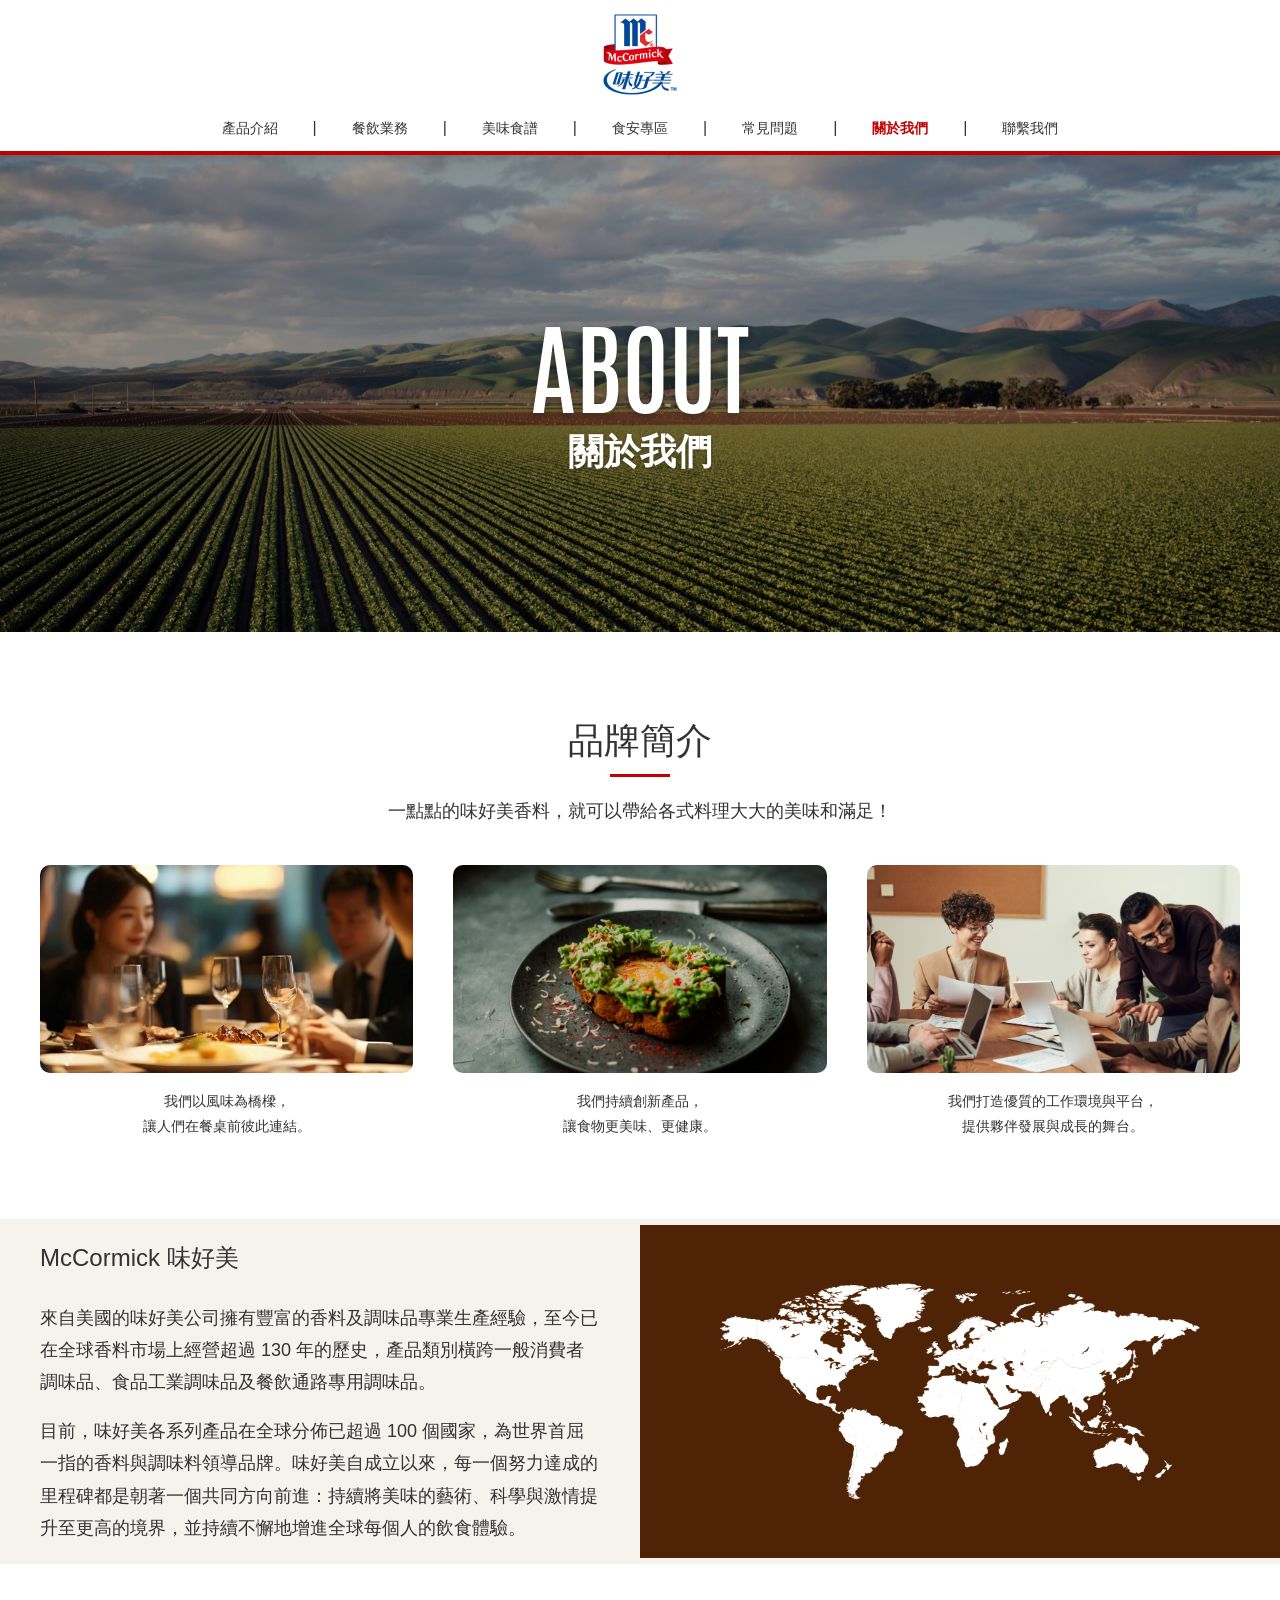
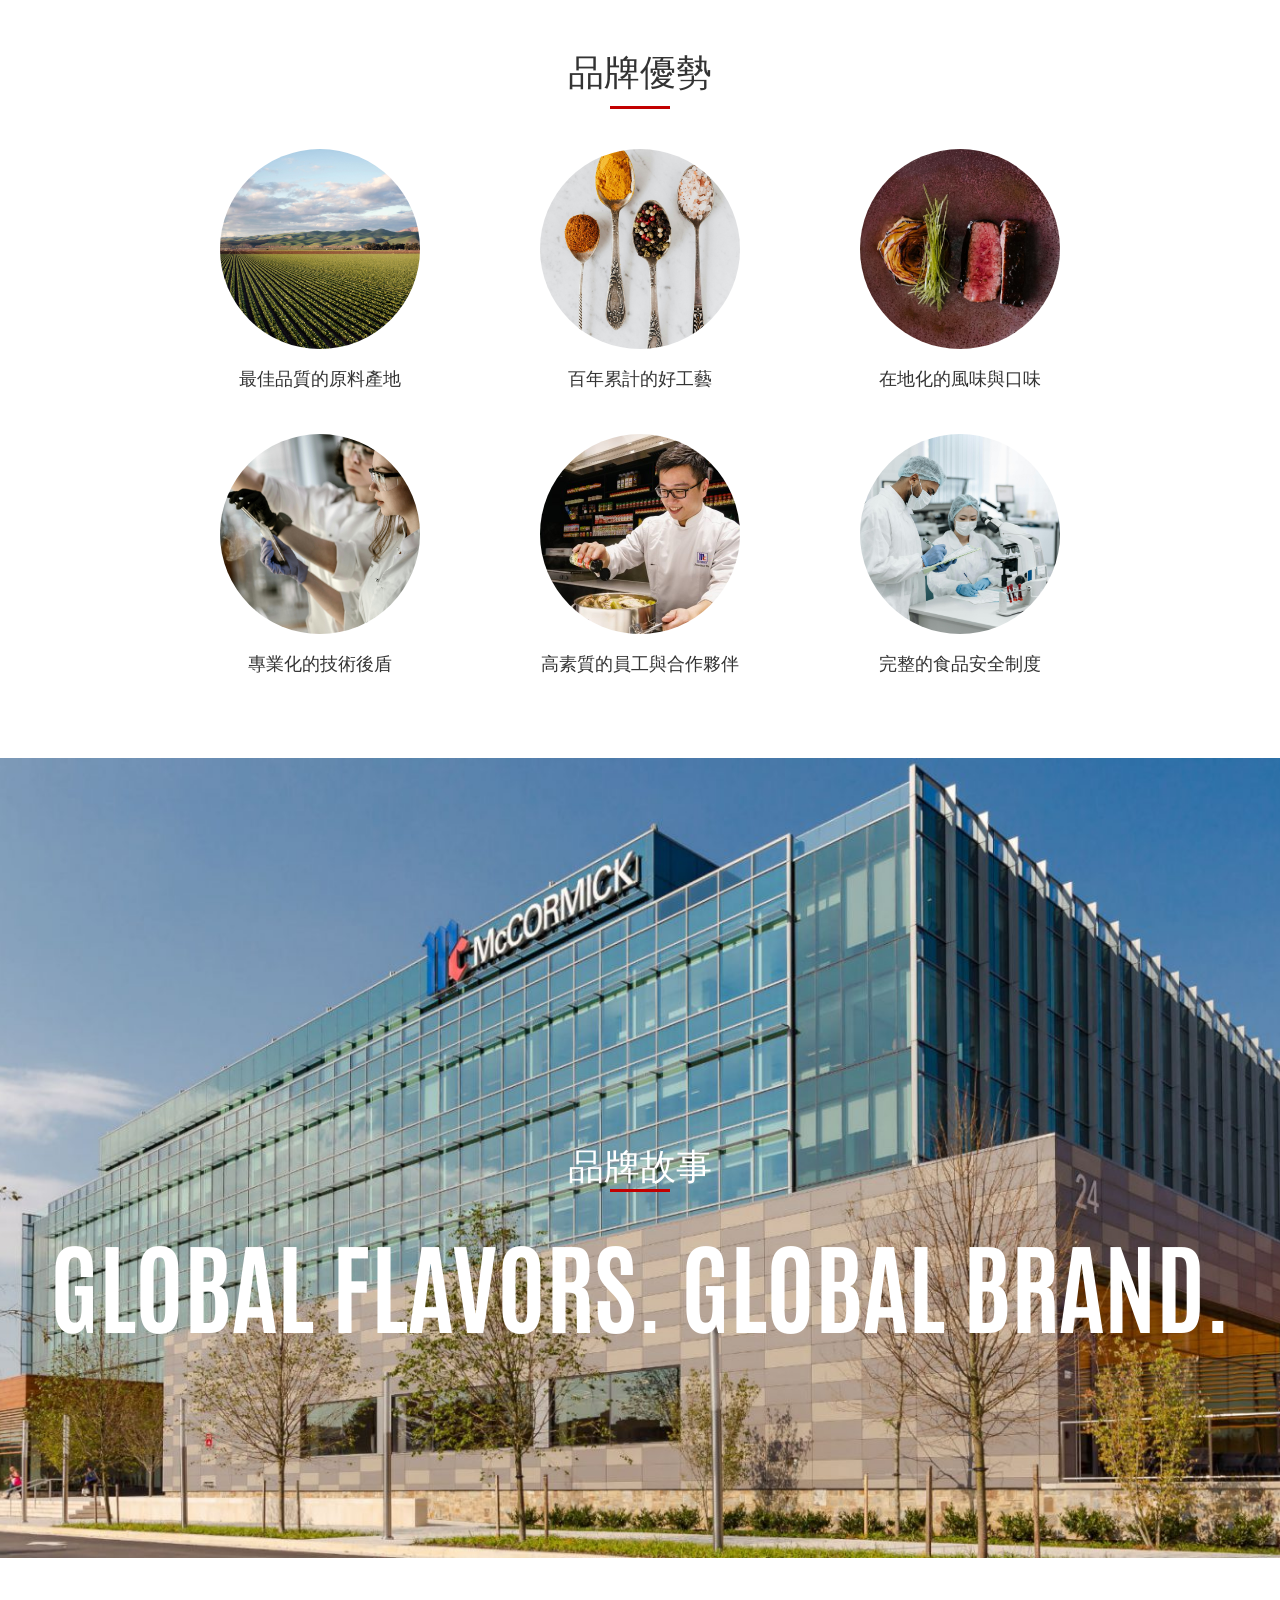
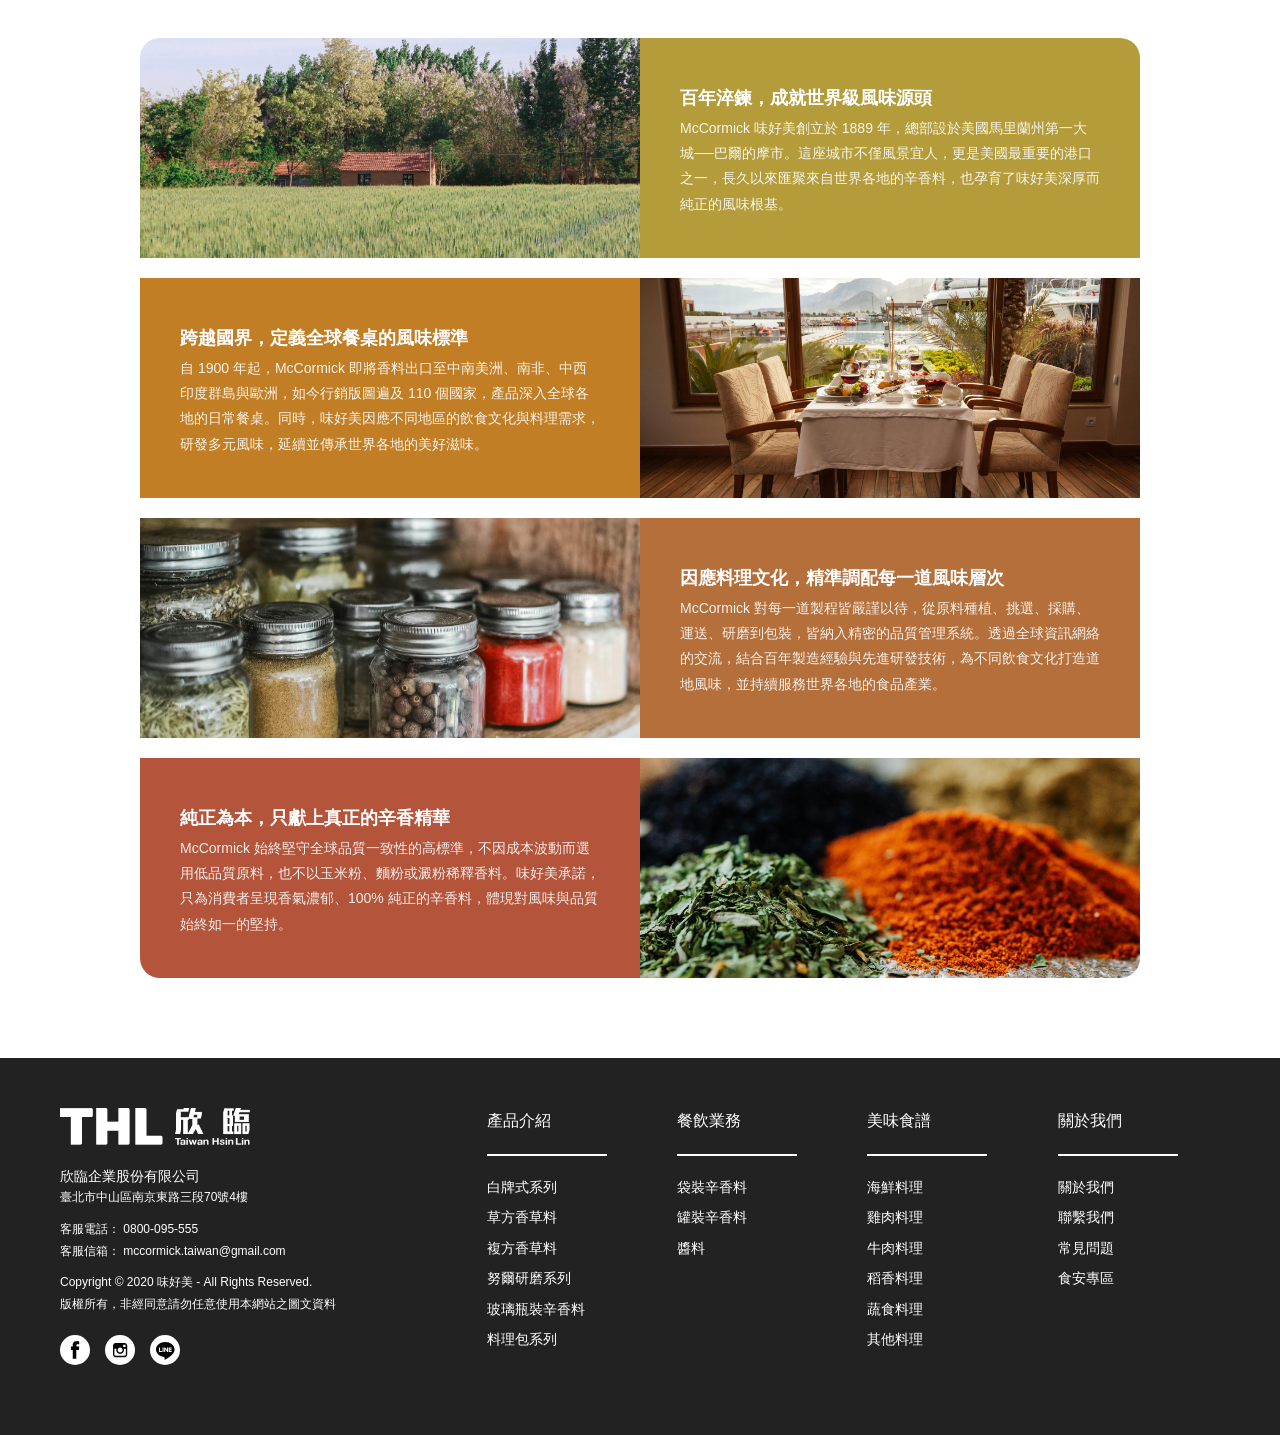
==== html/about.html @ 79a7425a "feat: add about page" ====
<!DOCTYPE html>
<html lang="zh-TW">

<head>
  <meta charset="UTF-8">
  <meta name="viewport" content="width=device-width, initial-scale=1.0">
  <title>關於我們 - About</title>
  <link rel="icon" type="image/png" href="../images/logo.png">

  <!-- Google Fonts -->
  <link rel="preconnect" href="https://fonts.googleapis.com">
  <link rel="preconnect" href="https://fonts.gstatic.com" crossorigin>
  <link href="https://fonts.googleapis.com/css2?family=Antonio:wght@100..700&display=swap" rel="stylesheet">

  <!-- External CSS -->
  <link rel="stylesheet" href="../css/global.css">
  <link rel="stylesheet" href="../css/header.css">
  <link rel="stylesheet" href="../css/footer.css">
  <link rel="stylesheet" href="../css/about/index.css">
</head>

<body>
  <!-- header -->
  <div id="header"></div>

  <main class="main-content about-page">
    <!-- Section 1: Hero Banner -->
    <div class="hero-banner about__banner">
      <img class="hero-banner__bg" src="../images/about/about-bg.jpg" alt="" data-parallax="0.3">
      <h1 class="hero-banner__title">ABOUT</h1>
      <p class="hero-banner__subtitle">關於我們</p>
    </div>

    <!-- Section 2: 品牌簡介 -->
    <section class="brand-intro">
      <h2 class="page-title">品牌簡介</h2>
      <p class="brand-intro__subtitle">一點點的味好美香料，就可以帶給各式料理大大的美味和滿足！</p>
      <div class="brand-intro__grid">
        <div class="brand-intro__item">
          <div class="brand-intro__image">
            <img src="../images/about/info-1.png" alt="嚴選原料">
          </div>
          <p class="brand-intro__text">我們以風味為橋樑，</p>
          <p class="brand-intro__text">讓人們在餐桌前彼此連結。</p>
        </div>
        <div class="brand-intro__item">
          <div class="brand-intro__image">
            <img src="../images/about/info-2.jpg" alt="創新產品">
          </div>
          <p class="brand-intro__text">我們持續創新產品，</p>
          <p class="brand-intro__text">讓食物更美味、更健康。</p>
        </div>
        <div class="brand-intro__item">
          <div class="brand-intro__image">
            <img src="../images/about/info-3.jpg" alt="全球平台">
          </div>
          <p class="brand-intro__text">我們打造優質的工作環境與平台，</p>
          <p class="brand-intro__text">提供夥伴發展與成長的舞台。</p>
        </div>
      </div>
    </section>

    <!-- Section 3: McCormick 介紹 -->
    <section class="mccormick-intro">
      <div class="mccormick-intro__content">
        <h3 class="mccormick-intro__title">McCormick 味好美</h3>
        <p class="mccormick-intro__text">
          來自美國的味好美公司擁有豐富的香料及調味品專業生產經驗，至今已在全球香料市場上經營超過 130 年的歷史，產品類別橫跨一般消費者調味品、食品工業調味品及餐飲通路專用調味品。
        </p>
        <p class="mccormick-intro__text">
          目前，味好美各系列產品在全球分佈已超過 100
          個國家，為世界首屈一指的香料與調味料領導品牌。味好美自成立以來，每一個努力達成的里程碑都是朝著一個共同方向前進：持續將美味的藝術、科學與激情提升至更高的境界，並持續不懈地增進全球每個人的飲食體驗。
        </p>
      </div>
      <div class="mccormick-intro__map">
        <img src="../images/about/map.png" alt="全球據點">
      </div>
    </section>

    <!-- Section 4: 品牌優勢 -->
    <section class="brand-advantage">
      <h2 class="page-title brand-advantage__title">品牌優勢</h2>
      <div class="brand-advantage__grid">
        <div class="brand-advantage__item">
          <div class="brand-advantage__image">
            <img src="../images/about/advantage-1.jpg" alt="最佳品質的原料產地">
          </div>
          <p class="brand-advantage__text">最佳品質的原料產地</p>
        </div>
        <div class="brand-advantage__item">
          <div class="brand-advantage__image">
            <img src="../images/about/advantage-2.jpg" alt="百年累計的好工藝">
          </div>
          <p class="brand-advantage__text">百年累計的好工藝</p>
        </div>
        <div class="brand-advantage__item">
          <div class="brand-advantage__image">
            <img src="../images/about/advantage-3.png" alt="在地化的風味與口味">
          </div>
          <p class="brand-advantage__text">在地化的風味與口味</p>
        </div>
        <div class="brand-advantage__item">
          <div class="brand-advantage__image">
            <img src="../images/about/advantage-4.jpg" alt="專業化的技術後盾">
          </div>
          <p class="brand-advantage__text">專業化的技術後盾</p>
        </div>
        <div class="brand-advantage__item">
          <div class="brand-advantage__image">
            <img src="../images/about/advantage-5.jpg" alt="高素質的員工與合作夥伴">
          </div>
          <p class="brand-advantage__text">高素質的員工與合作夥伴</p>
        </div>
        <div class="brand-advantage__item">
          <div class="brand-advantage__image">
            <img src="../images/about/advantage-6.jpg" alt="完整的食品安全制度">
          </div>
          <p class="brand-advantage__text">完整的食品安全制度</p>
        </div>
      </div>
    </section>

    <!-- Section 5: 建築物大圖 + 品牌故事 Banner -->
    <section class="building-image">
      <img src="../images/about/brand-story.jpg" alt="McCormick 總部" data-parallax="0.3">
      <div class="brand-story-banner">
        <p class="page-title brand-story-banner__label">品牌故事</p>
        <div class="brand-story-banner__title">
          <span>GLOBAL FLAVORS.</span>
          <span>GLOBAL BRAND.</span>
        </div>
      </div>
    </section>

    <!-- Section 7: 交錯圖文區塊 -->
    <section class="brand-stories">
      <!-- Story 1 -->
      <div class="brand-story">
        <div class="brand-story__image">
          <img src="../images/about/story-1.jpg" alt="百年淬鍊">
        </div>
        <div class="brand-story__content">
          <h3 class="brand-story__title">百年淬鍊，成就世界級風味源頭</h3>
          <p class="brand-story__text">
            McCormick 味好美創立於 1889 年，總部設於美國馬里蘭州第一大城──巴爾的摩市。這座城市不僅風景宜人，更是美國最重要的港口之一，長久以來匯聚來自世界各地的辛香料，也孕育了味好美深厚而純正的風味根基。
          </p>
        </div>
      </div>

      <!-- Story 2 -->
      <div class="brand-story brand-story--reverse">
        <div class="brand-story__image">
          <img src="../images/about/story-2.jpg" alt="跨越國界">
        </div>
        <div class="brand-story__content">
          <h3 class="brand-story__title">跨越國界，定義全球餐桌的風味標準</h3>
          <p class="brand-story__text">
            自 1900 年起，McCormick 即將香料出口至中南美洲、南非、中西印度群島與歐洲，如今行銷版圖遍及 110
            個國家，產品深入全球各地的日常餐桌。同時，味好美因應不同地區的飲食文化與料理需求，研發多元風味，延續並傳承世界各地的美好滋味。
          </p>
        </div>
      </div>

      <!-- Story 3 -->
      <div class="brand-story">
        <div class="brand-story__image">
          <img src="../images/about/story-3.jpg" alt="因應料理文化">
        </div>
        <div class="brand-story__content">
          <h3 class="brand-story__title">因應料理文化，精準調配每一道風味層次</h3>
          <p class="brand-story__text">
            McCormick
            對每一道製程皆嚴謹以待，從原料種植、挑選、採購、運送、研磨到包裝，皆納入精密的品質管理系統。透過全球資訊網絡的交流，結合百年製造經驗與先進研發技術，為不同飲食文化打造道地風味，並持續服務世界各地的食品產業。
          </p>
        </div>
      </div>

      <!-- Story 4 -->
      <div class="brand-story brand-story--reverse">
        <div class="brand-story__image">
          <img src="../images/about/story-4.png" alt="純正為本">
        </div>
        <div class="brand-story__content">
          <h3 class="brand-story__title">純正為本，只獻上真正的辛香精華</h3>
          <p class="brand-story__text">
            McCormick 始終堅守全球品質一致性的高標準，不因成本波動而選用低品質原料，也不以玉米粉、麵粉或澱粉稀釋香料。味好美承諾，只為消費者呈現香氣濃郁、100% 純正的辛香料，體現對風味與品質始終如一的堅持。
          </p>
        </div>
      </div>
    </section>
  </main>

  <!-- footer -->
  <div id="footer"></div>

  <script>
    Promise.all([
      // HTML 模板
      fetch('./layout/header.html').then(response => response.text()),
      fetch('./layout/footer.html').then(response => response.text()),
      // JavaScript 檔案
      fetch('../js/header.js').then(response => response.text()),
      fetch('../js/utils/parallax.js').then(response => response.text()),
    ])
      .then(([headerHtml, footerHtml, headerJs, parallaxJs]) => {
        // 1. 插入 HTML
        document.getElementById('header').innerHTML = headerHtml;
        document.getElementById('footer').innerHTML = footerHtml;

        // 2. 執行 JavaScript
        const headerFunc = new Function(headerJs);
        headerFunc();

        // 3. 初始化視差效果
        const parallaxFunc = new Function(parallaxJs);
        parallaxFunc();

        console.log('✅ About page loaded successfully!');
      })
      .catch(error => console.error('Error loading components:', error));
  </script>
</body>

</html>
---- css/global.css ----
/* ========================================
    Global Styles & CSS Variables
    ======================================== */
:root {
  --primary-color: #0052a3;
  --secondary-color: #C20000;
  --text-dark: #333333;
  --text-light: #666666;
  --border-color: #e0e0e0;
  --footer-bg: #232222;
  --hover-color: #003d7a;
  --transition: all 0.3s ease;
}

/* Reset & Base Styles */
* {
  margin: 0;
  padding: 0;
  box-sizing: border-box;
}

body {
  font-family: 'Noto Sans TC', -apple-system, BlinkMacSystemFont, sans-serif;
  color: var(--text-dark);
  line-height: 1.6;
  min-height: 100vh;
  display: flex;
  flex-direction: column;
}

a {
  text-decoration: none;
  color: inherit;
  transition: var(--transition);
}

ul {
  list-style: none;
}

img {
  max-width: 100%;
  height: auto;
  display: block;
}

/* Smooth Scroll */
html {
  scroll-behavior: smooth;
}

/* Accessibility - Focus Styles */
a:focus-visible,
button:focus-visible {
  outline: 2px solid var(--primary-color);
  outline-offset: 3px;
}

/* ========================================
  Main Content Styles
======================================== */
.main-content {
  flex: 1;
  width: 100%;
  margin: 0 auto;
  padding-top: 152px;
}

.page-title {
  padding-top: 80px;
  font-size: 36px;
  font-weight: 500;
  color: var(--text-dark);
  text-align: center;
}

.page-title::after {
  content: '';
  display: block;
  margin: 4px auto 0;
  width: 60px;
  height: 3px;
  background-color: var(--secondary-color);
}

.btn {
  display: block;
  width: 200px;
  height: 52px;
  display: flex;
  align-items: center;
  justify-content: center;
  margin: 0 auto;
  border-radius: 4px;
  font-size: 14px;
  font-weight: 500;
  text-decoration: none;
  text-align: center;
  transition: var(--transition);
}

/* ========================================
   Common Swiper Pagination
   ======================================== */
.common-pagination {
  position: relative;
  margin-top: 30px;
}

.common-pagination .swiper-pagination-bullet {
  width: 10px;
  height: 10px;
  background: #ccc;
  opacity: 1;
  transition: all 0.3s ease;
}

.common-pagination .swiper-pagination-bullet-active {
  background: #333;
  width: 10px;
}

@media screen and (max-width: 1024px) {
  .main-content {
    padding-top: 92px;
  }
}

@media screen and (max-width: 768px) {
  .main-content {
    padding-top: 70px;
  }
}

/* --- Hero Banner 全域元件 --- */
.hero-banner {
  /* 基礎佈局 */
  position: relative;
  /* 為了讓遮罩層定位 */
  display: flex;
  flex-direction: column;
  justify-content: center;
  align-items: center;
  width: 100%;
  min-height: 480px;
  /* 設定最小高度，確保內容少時也有份量 */
  padding: 2rem 1rem;
  overflow: hidden;
  /* 防止視差圖片超出 */

  /* 文字設定 */
  color: #fff;
  text-align: center;

  /* 確保內容在遮罩層之上 */
  z-index: 1;
}

/* 背景圖片 (用於視差效果) */
.hero-banner__bg {
  position: absolute;
  top: -10%;
  /* 往上偏移，避免頂部空白 */
  left: 0;
  width: 100%;
  height: 120%;
  /* 額外高度供視差移動 */
  object-fit: cover;
  object-position: center;
  z-index: -2;
  /* 在遮罩層後面 */
  will-change: transform;
  /* GPU 加速 */
  pointer-events: none;
}

/* 黑色半透明遮罩 (關鍵優化：增加文字可讀性) */
.hero-banner::before {
  content: '';
  position: absolute;
  top: 0;
  left: 0;
  width: 100%;
  height: 100%;
  background-color: rgba(0, 0, 0, 0.4);
  /* 40% 黑色遮罩，可依需求調整 */
  z-index: -1;
  /* 放在內容後面 */

  /* 如果希望圖片不要太黑，可以只加一點陰影，改用 backdrop-filter (選用) */
  /* backdrop-filter: brightness(0.8); */
}

/* 主標題 (Hero Title) */
.hero-banner__title {
  font-family: 'Antonio', sans-serif;
  font-size: 100px;
  font-weight: 600;
  line-height: 1.2;
  text-shadow: 0 2px 10px rgba(0, 0, 0, 0.3);
}

/* 副標題 (Hero Subtitle) */
.hero-banner__subtitle {
  font-size: 36px;
  font-weight: 700;
  text-shadow: 0 1px 4px rgba(0, 0, 0, 0.3);
}

@media screen and (max-width: 768px) {
  .hero-banner__title {
    font-size: 80px;
  }
}

/* --- Select 下拉選單 --- */
.select-wrapper {
  position: relative;
  width: 200px;
  /* 可自訂寬度 */
}

.form-select {
  appearance: none;
  /* 移除瀏覽器預設的醜醜箭頭 */
  -webkit-appearance: none;
  width: 100%;
  padding: 10px 15px;
  padding-right: 30px;
  /* 右邊留空間給箭頭 */
  border: 1px solid #d1d5db;
  border-radius: 6px;
  background-color: white;
  font-size: 14px;
  color: #374151;
  cursor: pointer;
  outline: none;
  transition: border-color 0.2s;
}

.form-select:focus {
  border-color: #f5a623;
  /* Focus 時變成你的主題色 */
  box-shadow: 0 0 0 3px rgba(245, 166, 35, 0.1);
}

/* 自製一個 CSS 箭頭 */
.select-arrow {
  position: absolute;
  top: 50%;
  right: 12px;
  transform: translateY(-50%);
  width: 10px;
  height: 10px;
  background-image: url("data:image/svg+xml;charset=US-ASCII,%3Csvg%20xmlns%3D%22http%3A%2F%2Fwww.w3.org%2F2000%2Fsvg%22%20width%3D%22292.4%22%20height%3D%22292.4%22%3E%3Cpath%20fill%3D%22%23333%22%20d%3D%22M287%2069.4a17.6%2017.6%200%200%200-13-5.4H18.4c-5%200-9.3%201.8-12.9%205.4A17.6%2017.6%200%200%200%200%2082.2c0%205%201.8%209.3%205.4%2012.9l128%20127.9c3.6%203.6%207.8%205.4%2012.8%205.4s9.2-1.8%2012.8-5.4L287%2095c3.5-3.5%205.4-7.8%205.4-12.8%200-5-1.9-9.2-5.5-12.8z%22%2F%3E%3C%2Fsvg%3E");
  background-repeat: no-repeat;
  background-size: contain;
  pointer-events: none;
  /* 讓點擊箭頭也能觸發下拉 */
}
---- css/header.css ----
.header {
  width: 100%;
  background: #fff;
  box-shadow: 0 2px 8px rgba(0, 0, 0, 0.08);
  position: fixed;
  top: 0;
  z-index: 100;
  transition: var(--transition);
}

.header__container {
  margin: 0 auto;
  padding: 0 20px;
  border-bottom: 4px solid var(--secondary-color);
}

/* ========================================
   Logo Section
   ======================================== */
.header__logo-section {
  padding-top: 12px;
  text-align: center;
  position: relative;
}

.header__logo {
  display: inline-block;
  transition: transform 0.3s ease;
}

.header__logo:hover {
  transform: scale(1.05);
}

.header__logo img {
  width: 100px;
  height: auto;
}

/* ========================================
   Navigation Menu
   ======================================== */
.header__nav-list {
  display: flex;
  justify-content: center;
  align-items: center;
  flex-wrap: wrap;
  gap: 10px;
}

.header__nav-item {
  position: relative;
}

.header__nav-link {
  display: block;
  padding: 12px 25px;
  font-size: 14px;
  color: var(--text-dark);
  position: relative;
  transition: var(--transition);
}

/* Active 狀態 */
.header__nav-link.active {
  color: var(--secondary-color);
  font-weight: 700;
}

/* Navigation Separator */
.header__nav-separator {
  color: #333;
  font-weight: 300;
  user-select: none;
}

/* ========================================
   Mobile Menu Toggle Button
   ======================================== */
.header__mobile-toggle {
  display: none;
  background: none;
  border: none;
  cursor: pointer;
  position: absolute;
  right: 0;
  top: 50%;
  transform: translateY(-50%);
  z-index: 1001;
  width: 24px;
  height: 24px;
  padding: 0;
}

/* Toggle icons using mask-image */
.header__toggle-menu,
.header__toggle-close {
  display: block;
  width: 100%;
  height: 100%;
  background-color: var(--text-dark);
  -webkit-mask-repeat: no-repeat;
  mask-repeat: no-repeat;
  -webkit-mask-position: center;
  mask-position: center;
  -webkit-mask-size: contain;
  mask-size: contain;
}

.header__toggle-menu {
  -webkit-mask-image: url('../images/icons/menu.svg');
  mask-image: url('../images/icons/menu.svg');
}

.header__toggle-close {
  display: none;
  -webkit-mask-image: url('../images/icons/close.svg');
  mask-image: url('../images/icons/close.svg');
}

/* Active state - show close, hide menu */
.header__mobile-toggle.active .header__toggle-menu {
  display: none;
}

.header__mobile-toggle.active .header__toggle-close {
  display: block;
}

/* ========================================
   Responsive Design - Tablet (1024px)
   ======================================== */
@media (max-width: 1024px) {
  .header__logo-section {
    padding-bottom: 12px;
    display: flex;
    align-items: center;
  }

  .header__logo img {
    width: 80px;
  }

  /* 顯示漢堡選單按鈕 */
  .header__mobile-toggle {
    display: block;
  }

  /* 導航選單摺疊效果 */
  .header__nav {
    max-height: 0;
    overflow: hidden;
    transition: max-height 0.3s ease;
    border-top: none;
  }

  .header__nav.active {
    max-height: 500px;
    border-top: 1px solid var(--border-color);
  }

  /* 垂直排列導航項目 */
  .header__nav-list {
    flex-direction: column;
    gap: 0;
    padding: 0;
  }

  .header__nav-item {
    width: 100%;
    border-bottom: 1px solid var(--border-color);
  }

  .header__nav-link {
    padding: 15px 20px;
    width: 100%;
    text-align: center;
  }

  /* 隱藏分隔符號 */
  .header__nav-separator {
    display: none;
  }
}

/* ========================================
   Responsive Design - Mobile (768px)
   ======================================== */
@media (max-width: 768px) {
  .header__logo img {
    width: 55px;
  }
}

/* ========================================
   Responsive Design - Small Mobile (480px)
   ======================================== */
@media (max-width: 480px) {
  .header__container {
    padding: 0 20px;
  }
}
---- css/footer.css ----
.footer {
  background: var(--footer-bg);
  color: #fff;
  padding: 50px 0 30px;
  margin-top: auto;
}

.footer__container {
  max-width: 1200px;
  margin: 0 auto;
  padding: 0 20px;
}

.footer__main {
  display: grid;
  grid-template-columns: 1fr 2fr;
  gap: 60px;
  padding-bottom: 40px;
}

/* ========================================
   Footer Left - Company Information
   ======================================== */
.footer__company {
  max-width: 400px;
}

/* Brand Section */
.footer__brand {
  width: 190px;
  margin-bottom: 20px;
}

/* Company Details */
.footer__company-group {
  margin-bottom: 10px;
}

.footer__company-name {
  font-size: 14px;
  font-weight: 500;
}

.footer__company-text {
  font-size: 12px;
  line-height: 1.8;
}

.footer__company-text a {
  transition: var(--transition);
}

.footer__company-text a:hover {
  color: rgba(255, 255, 255, 0.8);
}

/* ========================================
   Social Media Icons
  ======================================== */
.footer__social {
  display: flex;
  gap: 15px;
  margin-top: 20px;
}

.footer__social-link {
  width: 30px;
  height: 30px;
  transition: var(--transition);
}

.footer__social-link:hover {
  transform: translateY(-3px);
}

/* ========================================
   Footer Right - Navigation Links
   ======================================== */
.footer__links {
  display: grid;
  grid-template-columns: repeat(4, 1fr);
  gap: 28px;
}

.footer__column {
  min-width: 0;
}

.footer__column-title {
  max-width: 120px;
  font-size: 16px;
  font-weight: 500;
  margin-bottom: 20px;
  padding-bottom: 20px;
  border-bottom: 2px solid #fff;
}

.footer__column-list {
  display: flex;
  flex-direction: column;
  gap: 8px;
  font-size: 14px;
}

.footer__column-link {
  color: #fff;
  transition: var(--transition);
  display: block;
  position: relative;
  padding-left: 0;
}

/* Hover 動畫效果 */
.footer__column-link::before {
  content: '';
  position: absolute;
  left: 0;
  top: 50%;
  width: 0;
  height: 1px;
  background: #fff;
  transition: var(--transition);
  transform: translateY(-50%);
}

.footer__column-link:hover {
  color: #fff;
  padding-left: 15px;
}

.footer__column-link:hover::before {
  width: 10px;
}

/* ========================================
   Responsive Design - Tablet (1024px)
   ======================================== */
@media (max-width: 1024px) {
  .footer__main {
    gap: 40px;
  }

  .footer__links {
    grid-auto-flow: column;
    grid-template-rows: repeat(2, 1fr);
    grid-template-columns: repeat(2, 1fr);
    gap: 40px;
  }
}

/* ========================================
   Responsive Design - Mobile (768px)
   ======================================== */
@media (max-width: 768px) {
  .footer__main {
    display: flex;
    flex-direction: column-reverse;
    gap: 40px;
  }

  .footer__company {
    max-width: 100%;
  }
}

/* ========================================
   Responsive Design - Small Mobile (480px)
   ======================================== */
@media (max-width: 480px) {
  .footer {
    padding: 40px 0 20px;
  }

  .footer__container {
    padding: 0 40px;
  }

  .footer__social {
    justify-content: center;
  }
}
---- css/about/index.css ----
/* ========================================
   About Page Styles
   ======================================== */

/* ========================================
   Section 2: 品牌簡介
   ======================================== */
.brand-intro {
  padding: 0 20px 80px 20px;
  background-color: #fff;
  text-align: center;
}

.brand-intro__subtitle {
  font-size: 18px;
  margin: 20px 0 40px 0;
}

.brand-intro__grid {
  display: grid;
  grid-template-columns: repeat(3, 1fr);
  gap: 40px;
  max-width: 1200px;
  margin: 0 auto;
}

.brand-intro__item {
  text-align: center;
}

.brand-intro__image {
  width: 100%;
  aspect-ratio: 9 / 5;
  margin: 0 auto 16px;
  border-radius: 10px;
  overflow: hidden;
}

.brand-intro__image img {
  width: 100%;
  height: 100%;
  object-fit: cover;
}

.brand-intro__text {
  font-size: 14px;
  color: var(--text-dark);
  margin: 0;
  line-height: 1.8;
}


/* ========================================
   Section 3: McCormick 介紹
   ======================================== */
.mccormick-intro {
  display: grid;
  grid-template-columns: 1fr 1fr;
  background-color: #F6F2EE;
}

.mccormick-intro__content {
  padding: 20px 40px;
  display: flex;
  flex-direction: column;
  justify-content: center;
}

.mccormick-intro__title {
  font-size: 24px;
  font-weight: 500;
  margin: 0 0 24px;
  color: var(--text-dark);
}

.mccormick-intro__text {
  font-size: 18px;
  line-height: 1.8;
  margin: 0 0 16px;
  color: var(--text-dark);
}

.mccormick-intro__text:last-child {
  margin-bottom: 0;
}

.mccormick-intro__map {
  display: flex;
  align-items: center;
  justify-content: center;
}

.mccormick-intro__map img {
  width: 100%;
  height: auto;
}


/* ========================================
   Section 4: 品牌優勢
   ======================================== */
.brand-advantage {
  padding: 0 20px 80px 20px;
  background-color: #fff;
  text-align: center;
}

.brand-advantage__title {
  margin-bottom: 40px;
}

.brand-advantage__grid {
  display: grid;
  grid-template-columns: repeat(3, 1fr);
  gap: 40px 60px;
  max-width: 900px;
  margin: 0 auto;
}

.brand-advantage__item {
  text-align: center;
}

.brand-advantage__image {
  width: 200px;
  height: 200px;
  margin: 0 auto 16px;
  border-radius: 50%;
  overflow: hidden;
}

.brand-advantage__image img {
  width: 100%;
  height: 100%;
  object-fit: cover;
}

.brand-advantage__text {
  font-size: 18px;
  font-weight: 500;
  color: var(--text-dark);
  margin: 0;
}


/* ========================================
   Section 5: 建築物大圖 + 品牌故事 Banner
   ======================================== */
.building-image {
  position: relative;
  width: 100%;
  height: 800px;
  line-height: 0;
  overflow: hidden;
}

.building-image img {
  width: 100%;
  height: 100%;
  object-fit: cover;
}

.brand-story-banner {
  position: absolute;
  bottom: 200px;
  left: 50%;
  transform: translateX(-50%);
  text-align: center;
  width: 100%;
  padding: 0 20px;
}

.brand-story-banner__label {
  display: block;
  color: #fff;
  margin: 0 0 16px 0;
  line-height: 1;
}

.brand-story-banner__title {
  display: block;
  font-family: 'Antonio', sans-serif;
  font-size: 100px;
  font-weight: 700;
  color: #fff;
  letter-spacing: 0;
  margin: 0;
  line-height: 1.5;
}


/* ========================================
   Section 7: 交錯圖文區塊
   ======================================== */
.brand-stories {
  background-color: #fff;
  padding: 80px 20px;
}

.brand-story {
  display: grid;
  grid-template-columns: 1fr 1fr;
  max-width: 1000px;
  height: 220px;
  margin: 0 auto 20px;
  overflow: hidden;
}

.brand-story:first-child {
  border-top-left-radius: 20px;
  border-top-right-radius: 20px;
}

.brand-story:last-child {
  margin-bottom: 0;
  border-bottom-left-radius: 20px;
  border-bottom-right-radius: 20px;
}

.brand-story__image {
  line-height: 0;
  overflow: hidden;
}

.brand-story__image img {
  width: 100%;
  height: 100%;
  object-fit: cover;
}

.brand-story__content {
  padding: 30px 40px;
  background-color: #B49C3A;
  display: flex;
  flex-direction: column;
  justify-content: center;
}

.brand-story__title {
  font-size: 18px;
  font-weight: 700;
  line-height: 2;
  color: #fff;
}

.brand-story__text {
  font-size: 14px;
  line-height: 1.8;
  color: rgba(255, 255, 255, 0.9);
  margin: 0;
}

/* Reverse layout (image on right) */
.brand-story--reverse {
  direction: rtl;
}

.brand-story--reverse>* {
  direction: ltr;
}

/* Alternate background colors */
.brand-story:nth-child(2) .brand-story__content {
  background-color: #C27E25;
}

.brand-story:nth-child(3) .brand-story__content {
  background-color: #B46F3A;
}

.brand-story:nth-child(4) .brand-story__content {
  background-color: #B4543A;
}

@media (max-width: 1024px) {
  .mccormick-intro {
    grid-template-columns: 1fr;
  }

  .mccormick-intro__content {
    padding: 40px 20px;
    order: 2;
  }

  .mccormick-intro__map {
    order: 1;
  }

  .brand-story-banner__title {
    font-size: 60px;
  }
}

@media (max-width: 768px) {

  /* 品牌簡介 */
  .brand-intro__grid {
    grid-template-columns: 1fr;
    gap: 40px;
    max-width: 400px;
  }

  .brand-intro__image {
    width: 100%;
  }

  .mccormick-intro__title {
    font-size: 20px;
  }

  .mccormick-intro__text {
    font-size: 13px;
  }

  .mccormick-intro__title {
    font-size: 20px;
  }

  .mccormick-intro__text {
    font-size: 13px;
  }

  .brand-advantage__grid {
    grid-template-columns: repeat(2, 1fr);
    gap: 40px 20px;
    max-width: 320px;
  }

  .brand-advantage__image {
    width: 150px;
    height: 150px;
  }

  .brand-advantage__text {
    font-size: 16px;
  }

  .brand-story-banner {
    bottom: 100px;
  }

  .brand-story-banner__title {
    font-size: 40px;
    letter-spacing: 2px;
  }

  .brand-story-banner__title span {
    display: block;
  }

  .building-image {
    height: 600px;
  }

  /* 交錯圖文區塊 */
  .brand-stories {
    padding: 40px 20px 80px 20px;
  }

  .brand-story {
    grid-template-columns: 1fr;
    height: auto;
    margin-bottom: 16px;
  }

  .brand-story--reverse {
    direction: ltr;
  }

  .brand-story__image {
    height: 180px;
  }

  .brand-story__content {
    padding: 24px 20px;
  }
}
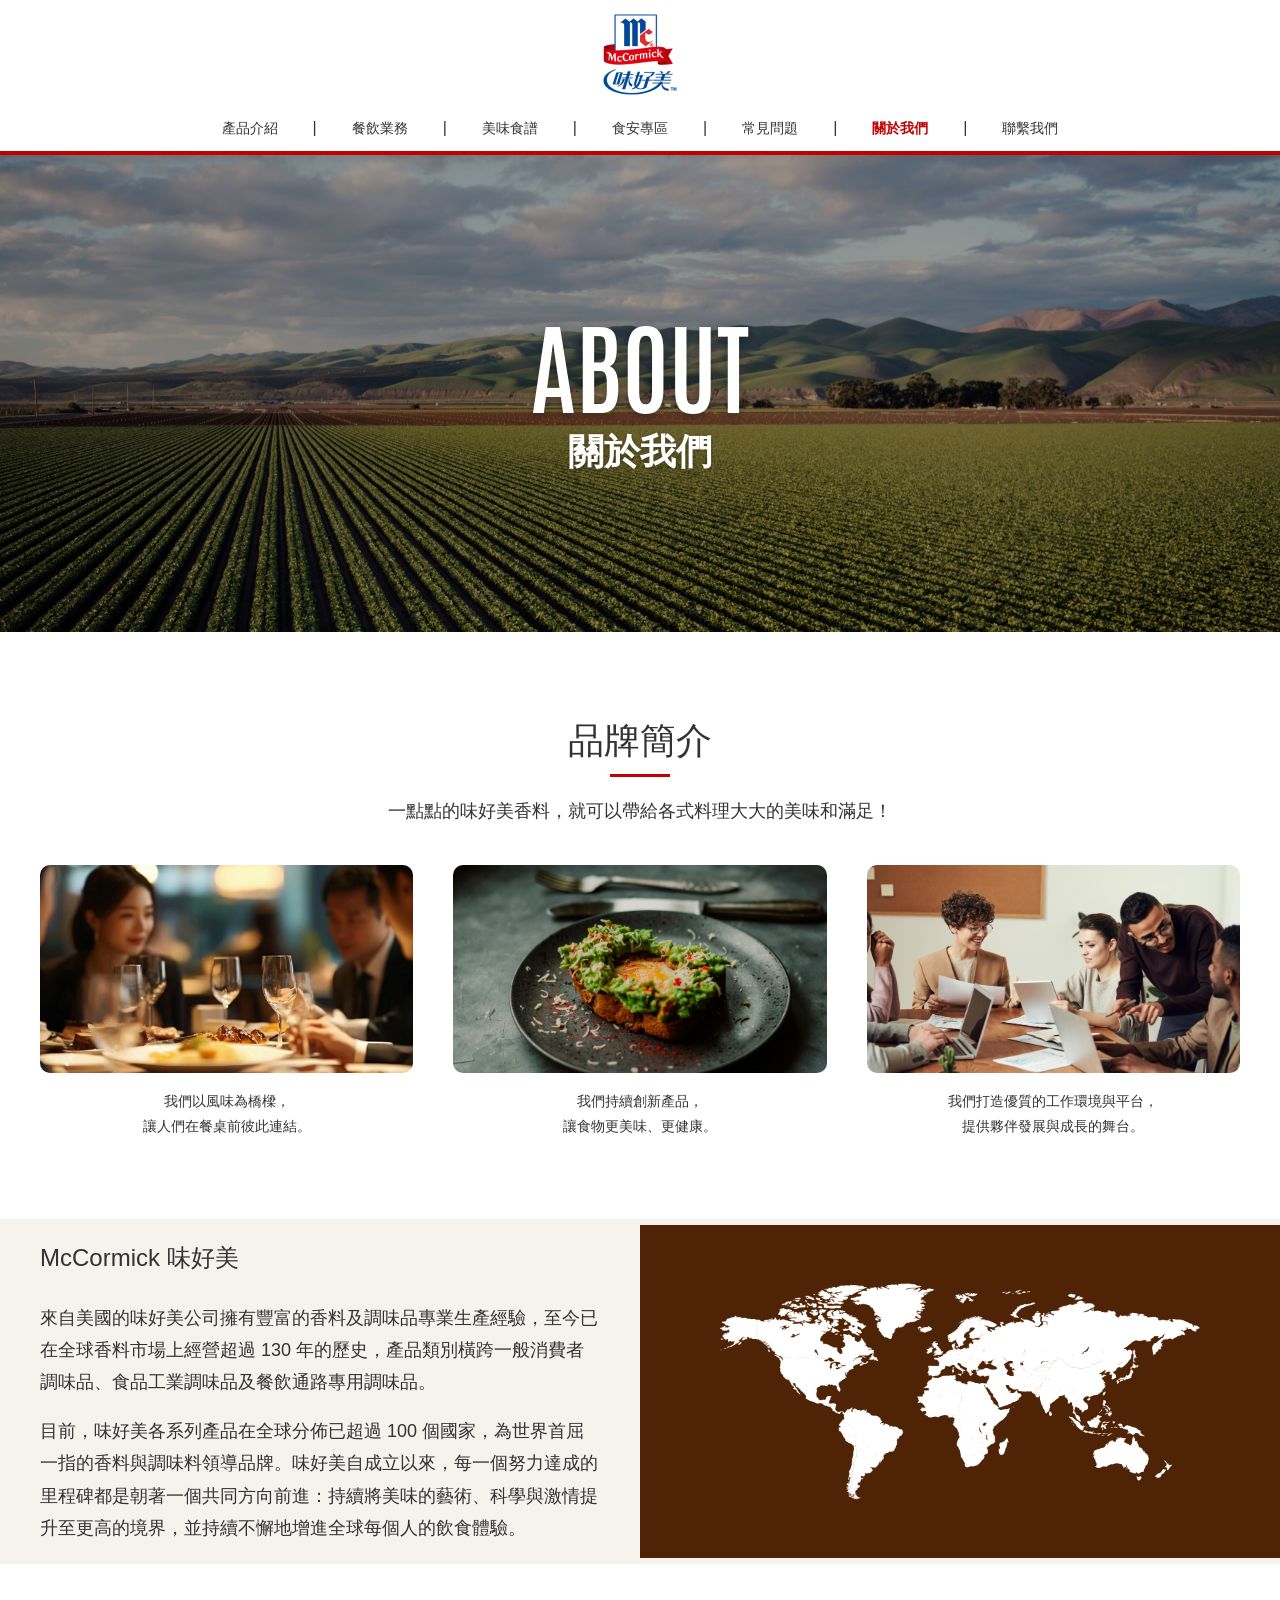
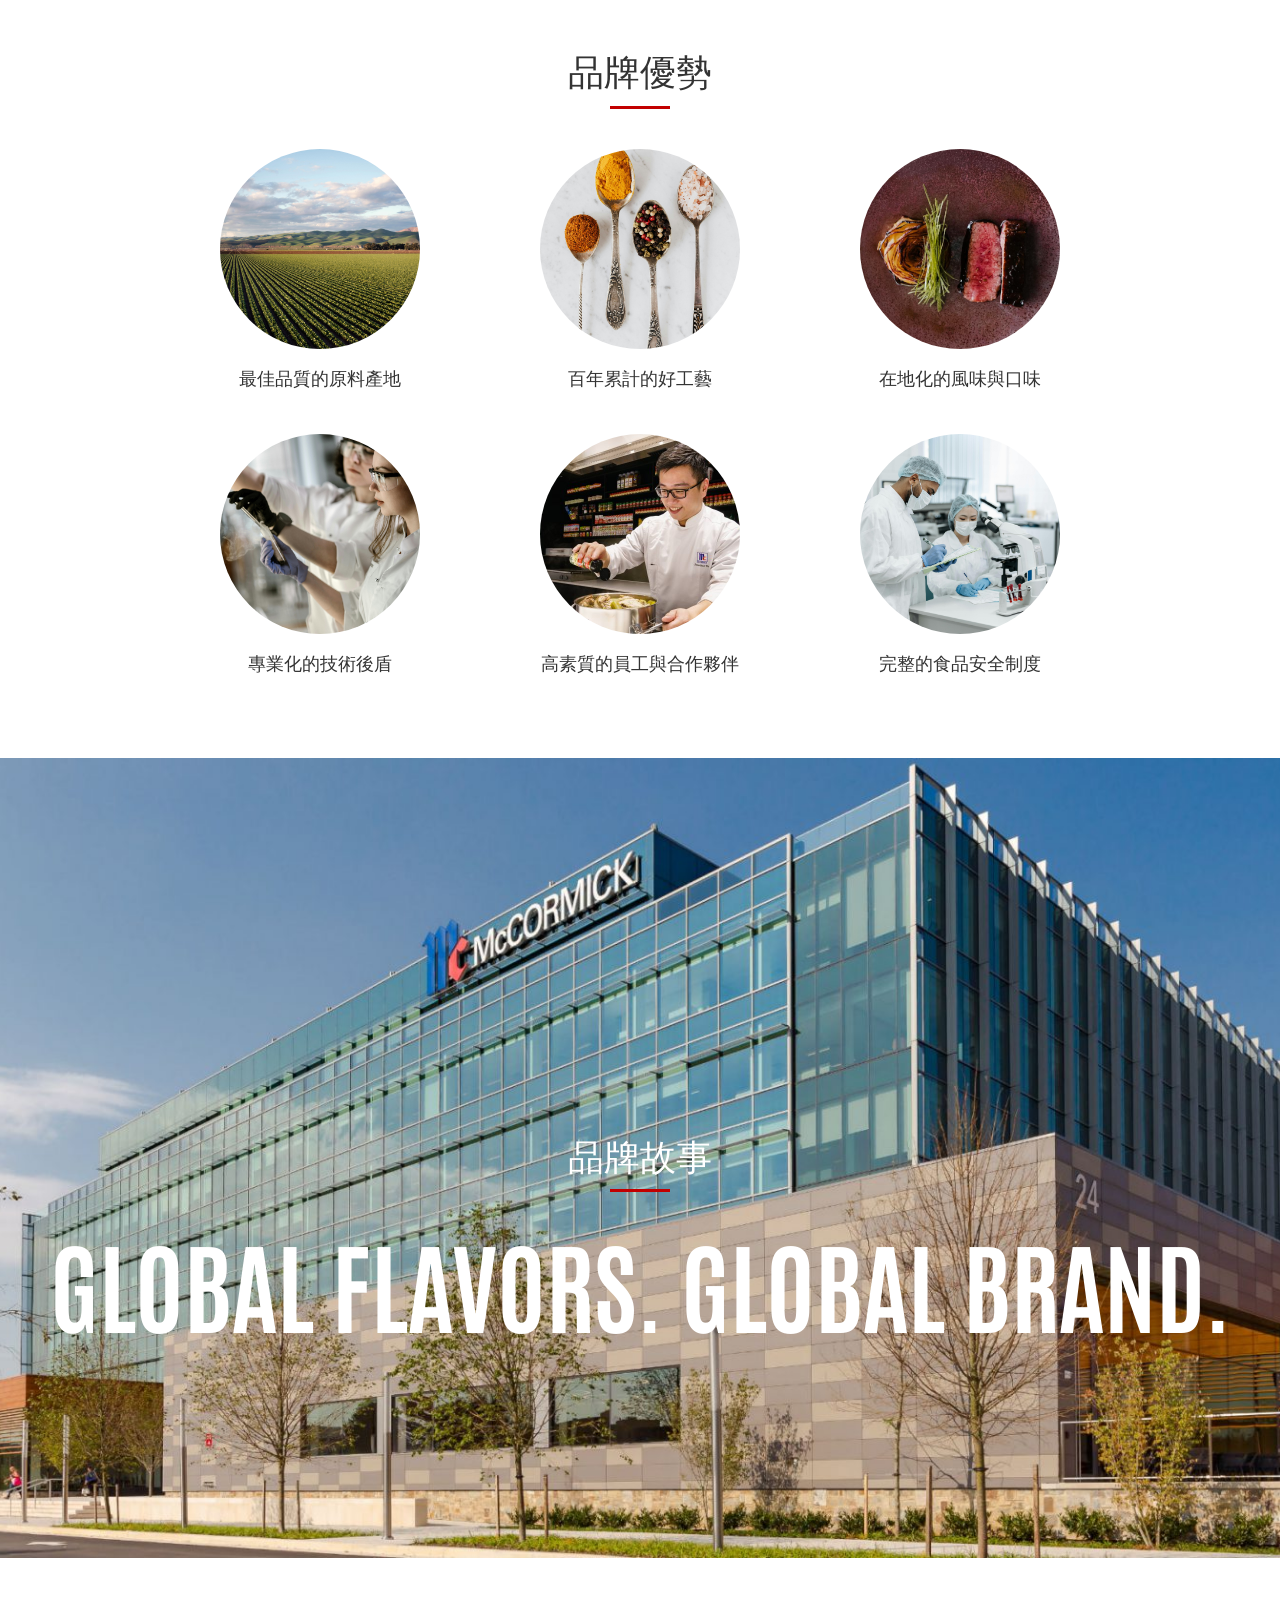
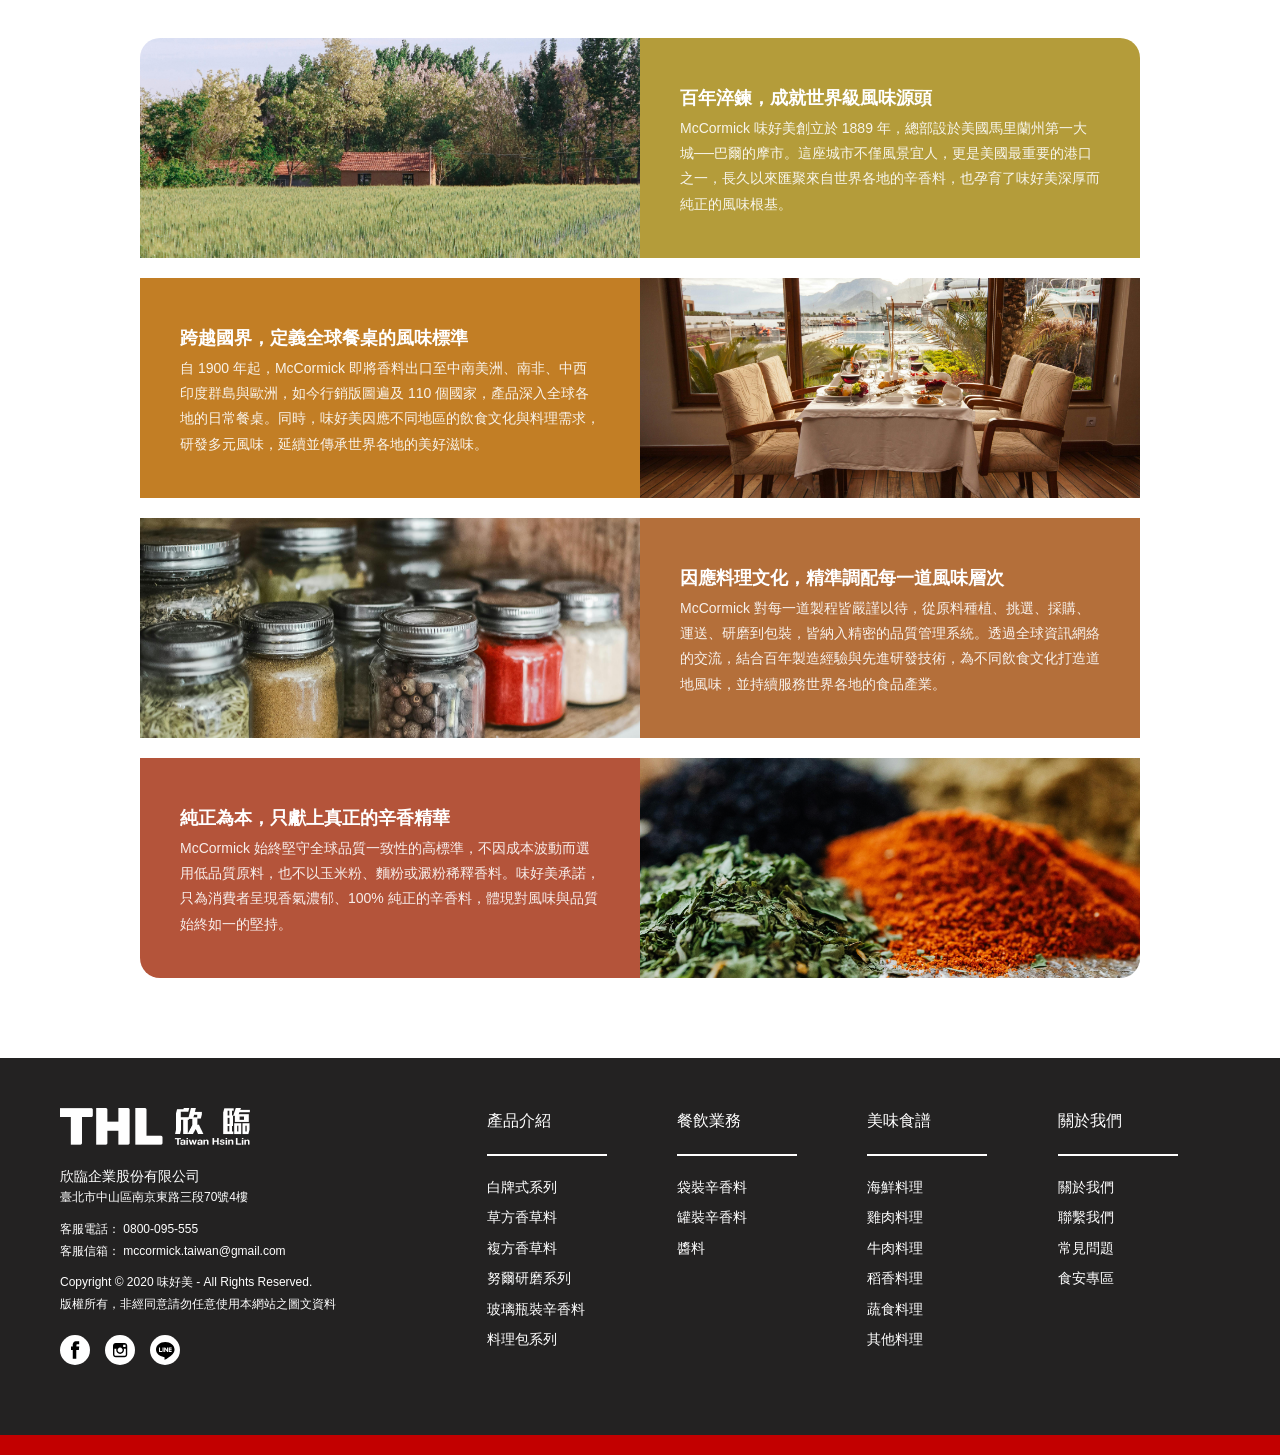
==== commit 2c2e8a95: "feat: update mobile padding 40px" ====
--- a/html/about.html
+++ b/html/about.html
@@ -33,7 +33,7 @@
 
     <!-- Section 2: 品牌簡介 -->
     <section class="brand-intro">
-      <h2 class="page-title">品牌簡介</h2>
+      <h2 class="page-title about__title">品牌簡介</h2>
       <p class="brand-intro__subtitle">一點點的味好美香料，就可以帶給各式料理大大的美味和滿足！</p>
       <div class="brand-intro__grid">
         <div class="brand-intro__item">
--- a/css/global.css
+++ b/css/global.css
@@ -83,6 +83,16 @@
   background-color: var(--secondary-color);
 }
 
+/* Page Background Image */
+.page-bg {
+  position: absolute;
+  bottom: 0;
+  left: 0;
+  width: 100%;
+  pointer-events: none;
+  z-index: -1;
+}
+
 .btn {
   display: block;
   width: 200px;
@@ -91,12 +101,29 @@
   align-items: center;
   justify-content: center;
   margin: 0 auto;
-  border-radius: 4px;
+  border-radius: 8px;
   font-size: 14px;
   font-weight: 500;
   text-decoration: none;
   text-align: center;
   transition: var(--transition);
+}
+
+.more_btn {
+  border: 1px solid var(--secondary-color);
+  color: var(--secondary-color);
+}
+
+.more_btn:hover {
+  background-color: var(--secondary-color);
+  color: #fff;
+}
+
+@media screen and (max-width: 768px) {
+  .more_btn {
+    width: calc(100% - 80px);
+    max-width: 400px;
+  }
 }
 
 /* ========================================
--- a/css/header.css
+++ b/css/header.css
@@ -25,11 +25,6 @@
 
 .header__logo {
   display: inline-block;
-  transition: transform 0.3s ease;
-}
-
-.header__logo:hover {
-  transform: scale(1.05);
 }
 
 .header__logo img {
@@ -146,39 +141,8 @@
     display: block;
   }
 
-  /* 導航選單摺疊效果 */
+  /* 隱藏桌機版導航，改用滿版 mobile-menu */
   .header__nav {
-    max-height: 0;
-    overflow: hidden;
-    transition: max-height 0.3s ease;
-    border-top: none;
-  }
-
-  .header__nav.active {
-    max-height: 500px;
-    border-top: 1px solid var(--border-color);
-  }
-
-  /* 垂直排列導航項目 */
-  .header__nav-list {
-    flex-direction: column;
-    gap: 0;
-    padding: 0;
-  }
-
-  .header__nav-item {
-    width: 100%;
-    border-bottom: 1px solid var(--border-color);
-  }
-
-  .header__nav-link {
-    padding: 15px 20px;
-    width: 100%;
-    text-align: center;
-  }
-
-  /* 隱藏分隔符號 */
-  .header__nav-separator {
     display: none;
   }
 }
@@ -199,4 +163,174 @@
   .header__container {
     padding: 0 20px;
   }
+}
+
+/* ========================================
+   Mobile Full-Screen Menu
+   ======================================== */
+.mobile-menu {
+  display: none;
+  position: fixed;
+  top: 0;
+  left: 0;
+  width: 100%;
+  height: 100vh;
+  z-index: 9999;
+  flex-direction: column;
+  background-color: #f8f8f8;
+}
+
+.mobile-menu.active {
+  display: flex;
+}
+
+.menu-header {
+  background-color: #c20000;
+  height: 40px;
+  display: flex;
+  align-items: center;
+  gap: 10px;
+  padding: 0 40px;
+  cursor: pointer;
+}
+
+.back-arrow {
+  width: 10px;
+  height: 20px;
+  flex-shrink: 0;
+}
+
+.back-text {
+  color: #ffffff;
+  font-size: 14px;
+  font-weight: normal;
+  line-height: 1.5;
+}
+
+.menu-content {
+  background-color: #fefefe;
+  flex: 1;
+  padding: 50px 40px;
+  display: flex;
+  flex-direction: column;
+  gap: 10px;
+  overflow-y: auto;
+}
+
+.menu-links {
+  display: flex;
+  flex-direction: column;
+  gap: 40px;
+  padding-bottom: 20px;
+}
+
+.menu-item {
+  display: flex;
+  flex-direction: column;
+  gap: 10px;
+  width: 100%;
+}
+
+.menu-link {
+  display: flex;
+  align-items: center;
+  justify-content: space-between;
+  width: 100%;
+  cursor: pointer;
+  text-decoration: none;
+}
+
+.menu-toggle-icon {
+  width: 24px;
+  height: 24px;
+  transition: transform 0.3s ease;
+}
+
+.menu-item.expanded .menu-toggle-icon {
+  transform: rotate(180deg);
+}
+
+.menu-title {
+  color: #333333;
+  font-size: 16px;
+  font-weight: 500;
+  line-height: 1.5;
+}
+
+.menu-divider {
+  width: 100%;
+  height: 1px;
+  background-color: #cccccc;
+}
+
+.submenu {
+  display: none;
+  flex-direction: column;
+  gap: 20px;
+  padding-left: 0;
+  padding-top: 10px;
+  animation: slideDown 0.3s ease-out;
+}
+
+.menu-item.expanded .submenu {
+  display: flex;
+}
+
+.submenu-link {
+  color: #333333;
+  font-size: 14px;
+  font-weight: normal;
+  line-height: 1.5;
+  text-decoration: none;
+  transition: color 0.2s ease;
+}
+
+.submenu-link:hover {
+  color: #c20000;
+}
+
+.social-media {
+  display: flex;
+  gap: 12px;
+  padding-top: 20px;
+  margin-top: auto;
+}
+
+.social-icon {
+  display: inline-flex;
+  width: 30px;
+  height: 30px;
+  text-decoration: none;
+  transition: transform 0.2s ease;
+}
+
+.social-icon:hover {
+  transform: scale(1.1);
+}
+
+.social-icon svg {
+  width: 100%;
+  height: 100%;
+}
+
+.menu-link:active .menu-title {
+  color: #c20000;
+}
+
+@keyframes slideDown {
+  from {
+    opacity: 0;
+    transform: translateY(-10px);
+  }
+
+  to {
+    opacity: 1;
+    transform: translateY(0);
+  }
+}
+
+@media (max-width: 480px) {
+  .menu-header {
+    padding: 0 20px;
+  }
 }
--- a/css/footer.css
+++ b/css/footer.css
@@ -3,6 +3,7 @@
   color: #fff;
   padding: 50px 0 30px;
   margin-top: auto;
+  border-bottom: 20px solid var(--secondary-color);
 }
 
 .footer__container {
--- a/css/about/index.css
+++ b/css/about/index.css
@@ -6,7 +6,7 @@
    Section 2: 品牌簡介
    ======================================== */
 .brand-intro {
-  padding: 0 20px 80px 20px;
+  padding: 0 40px 80px;
   background-color: #fff;
   text-align: center;
 }
@@ -174,7 +174,7 @@
   display: block;
   color: #fff;
   margin: 0 0 16px 0;
-  line-height: 1;
+  line-height: 1.5;
 }
 
 .brand-story-banner__title {
@@ -278,7 +278,7 @@
   }
 
   .mccormick-intro__content {
-    padding: 40px 20px;
+    padding: 40px;
     order: 2;
   }
 
@@ -292,6 +292,9 @@
 }
 
 @media (max-width: 768px) {
+  .about__title {
+    padding-top: 40px;
+  }
 
   /* 品牌簡介 */
   .brand-intro__grid {
@@ -354,7 +357,7 @@
 
   /* 交錯圖文區塊 */
   .brand-stories {
-    padding: 40px 20px 80px 20px;
+    padding: 40px 40px 80px;
   }
 
   .brand-story {
